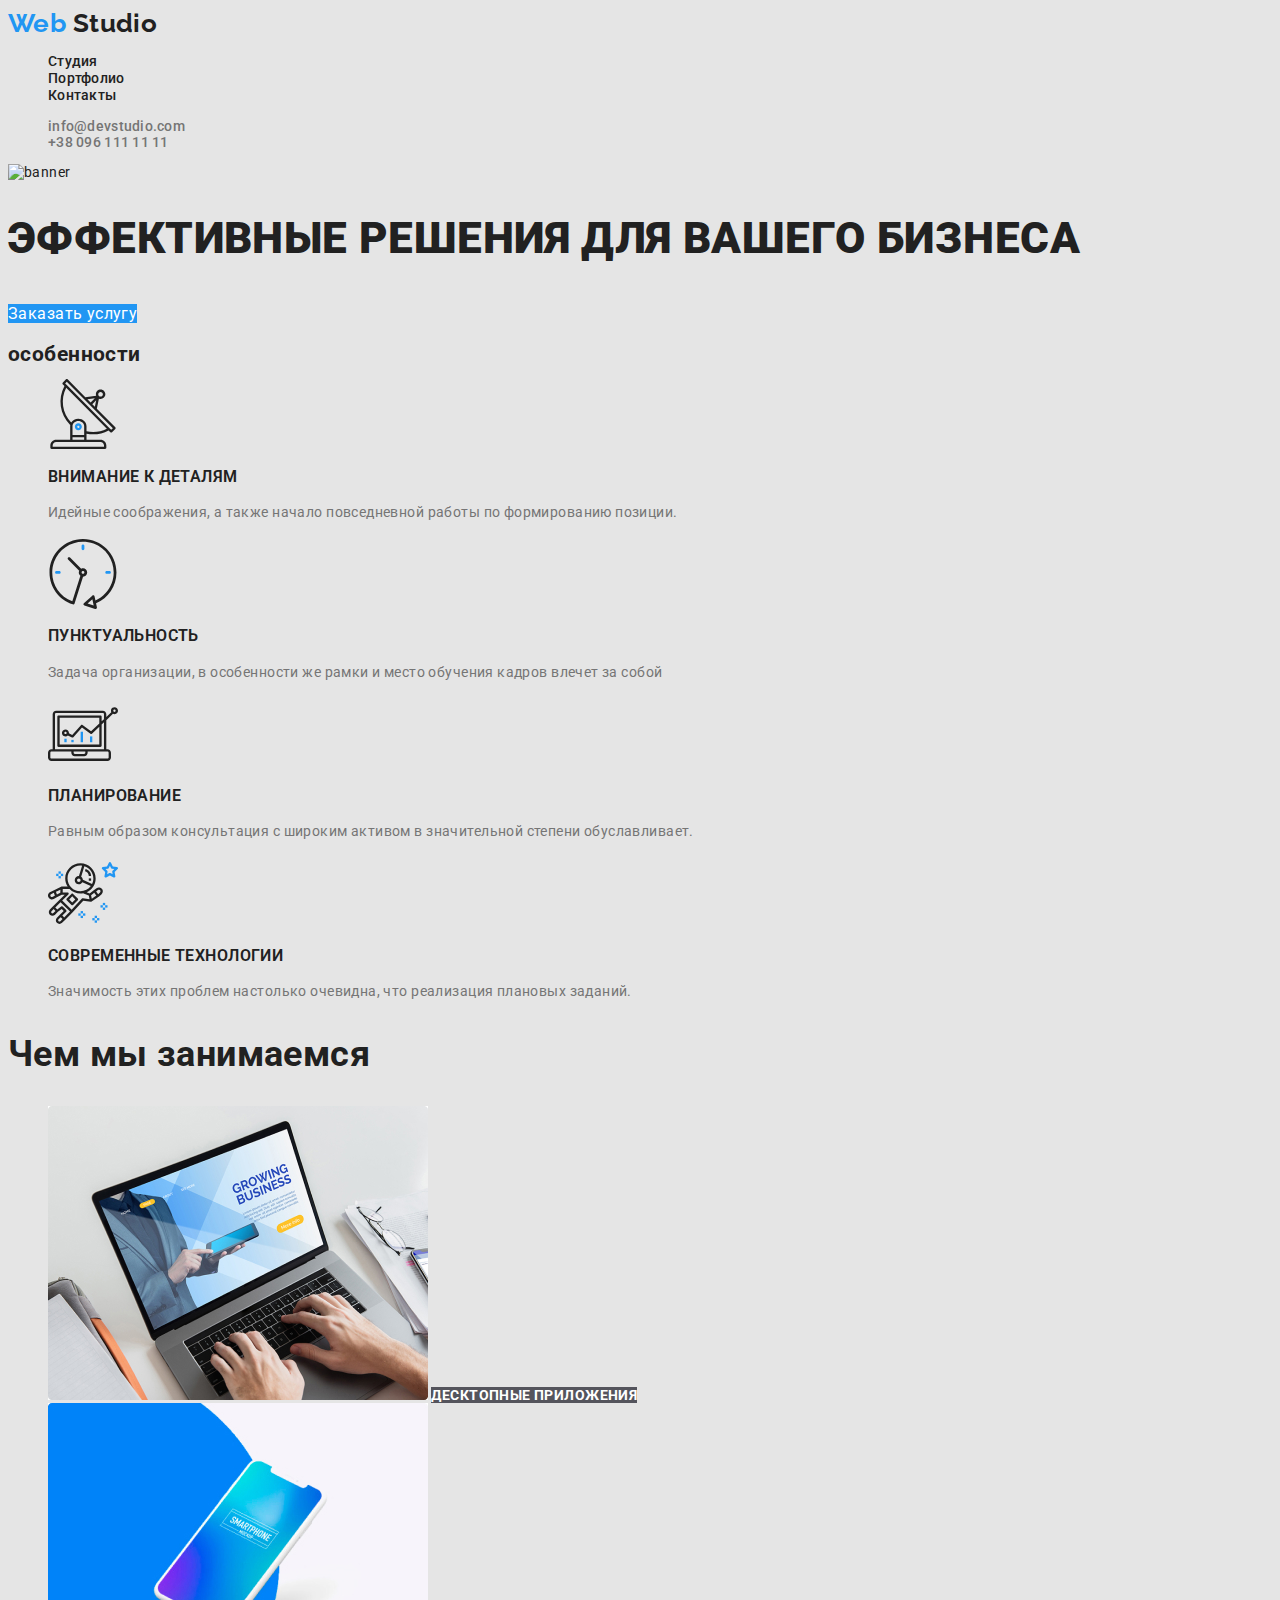
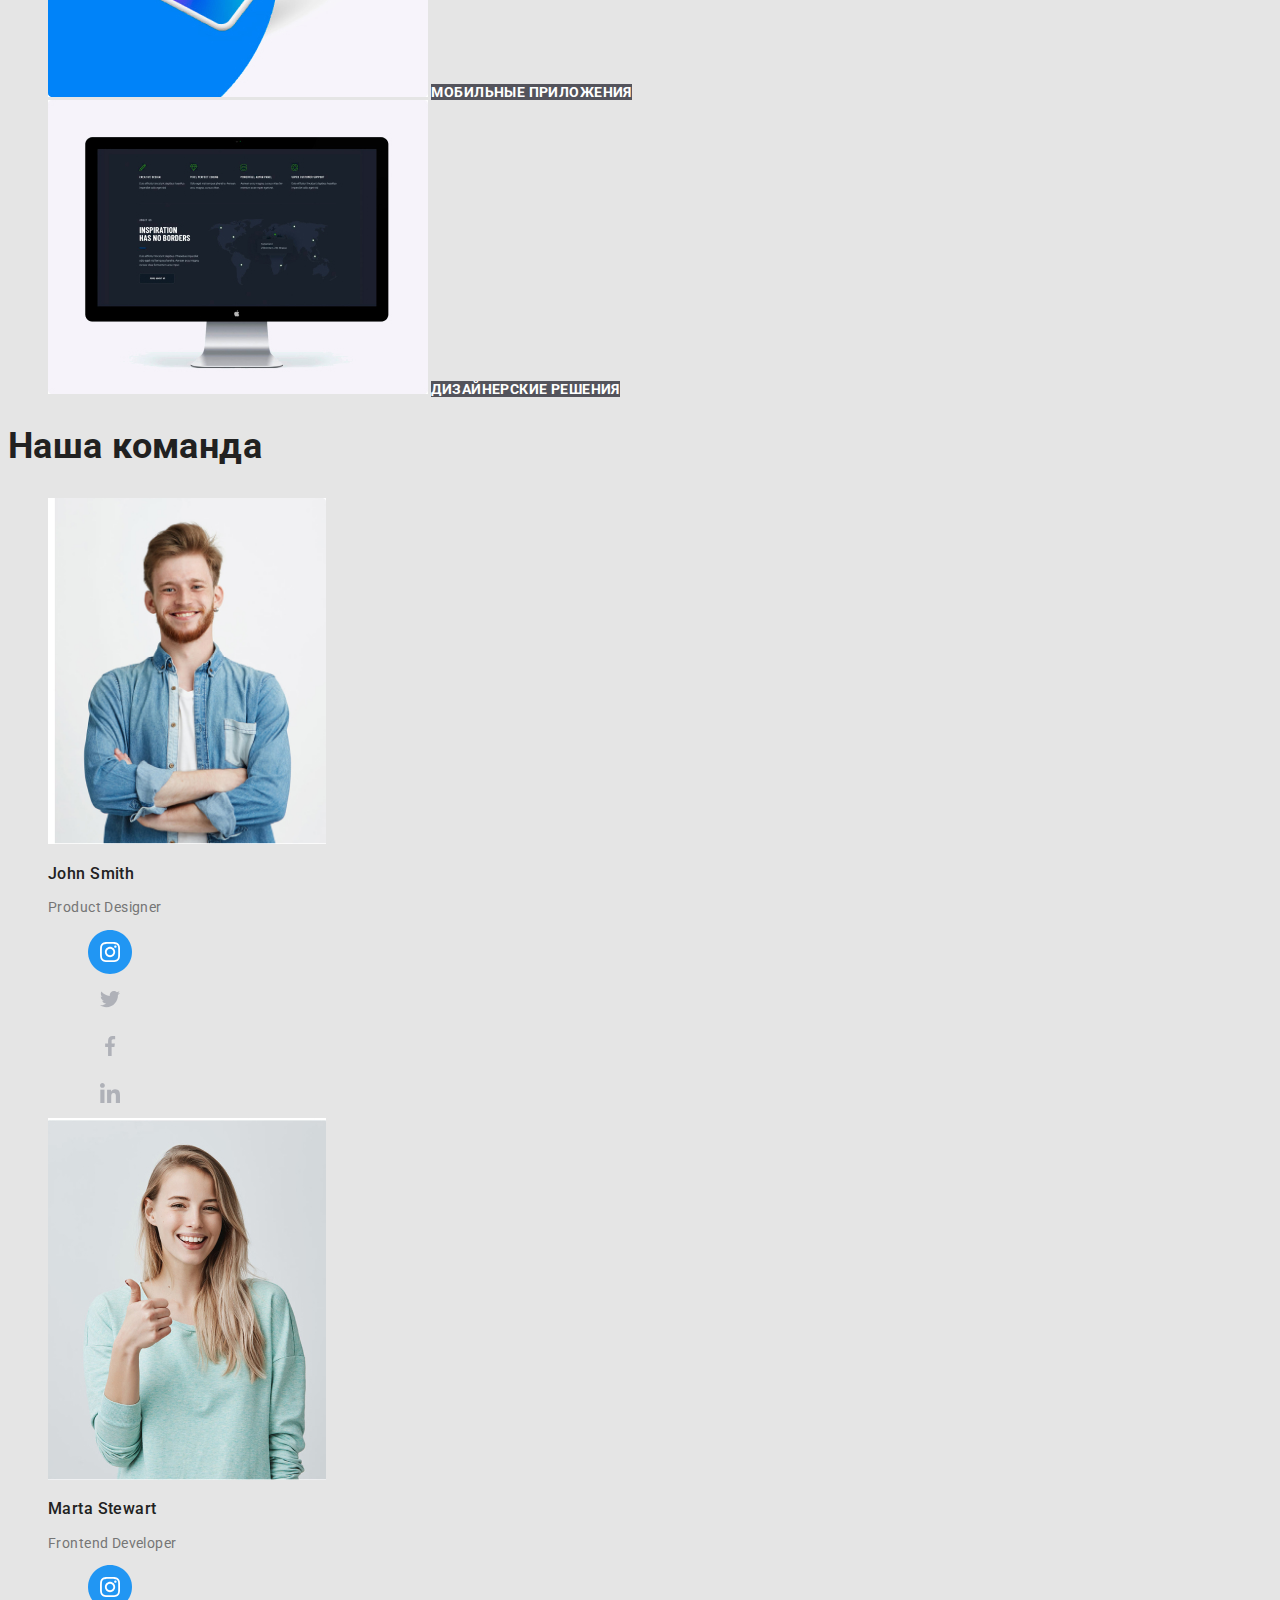
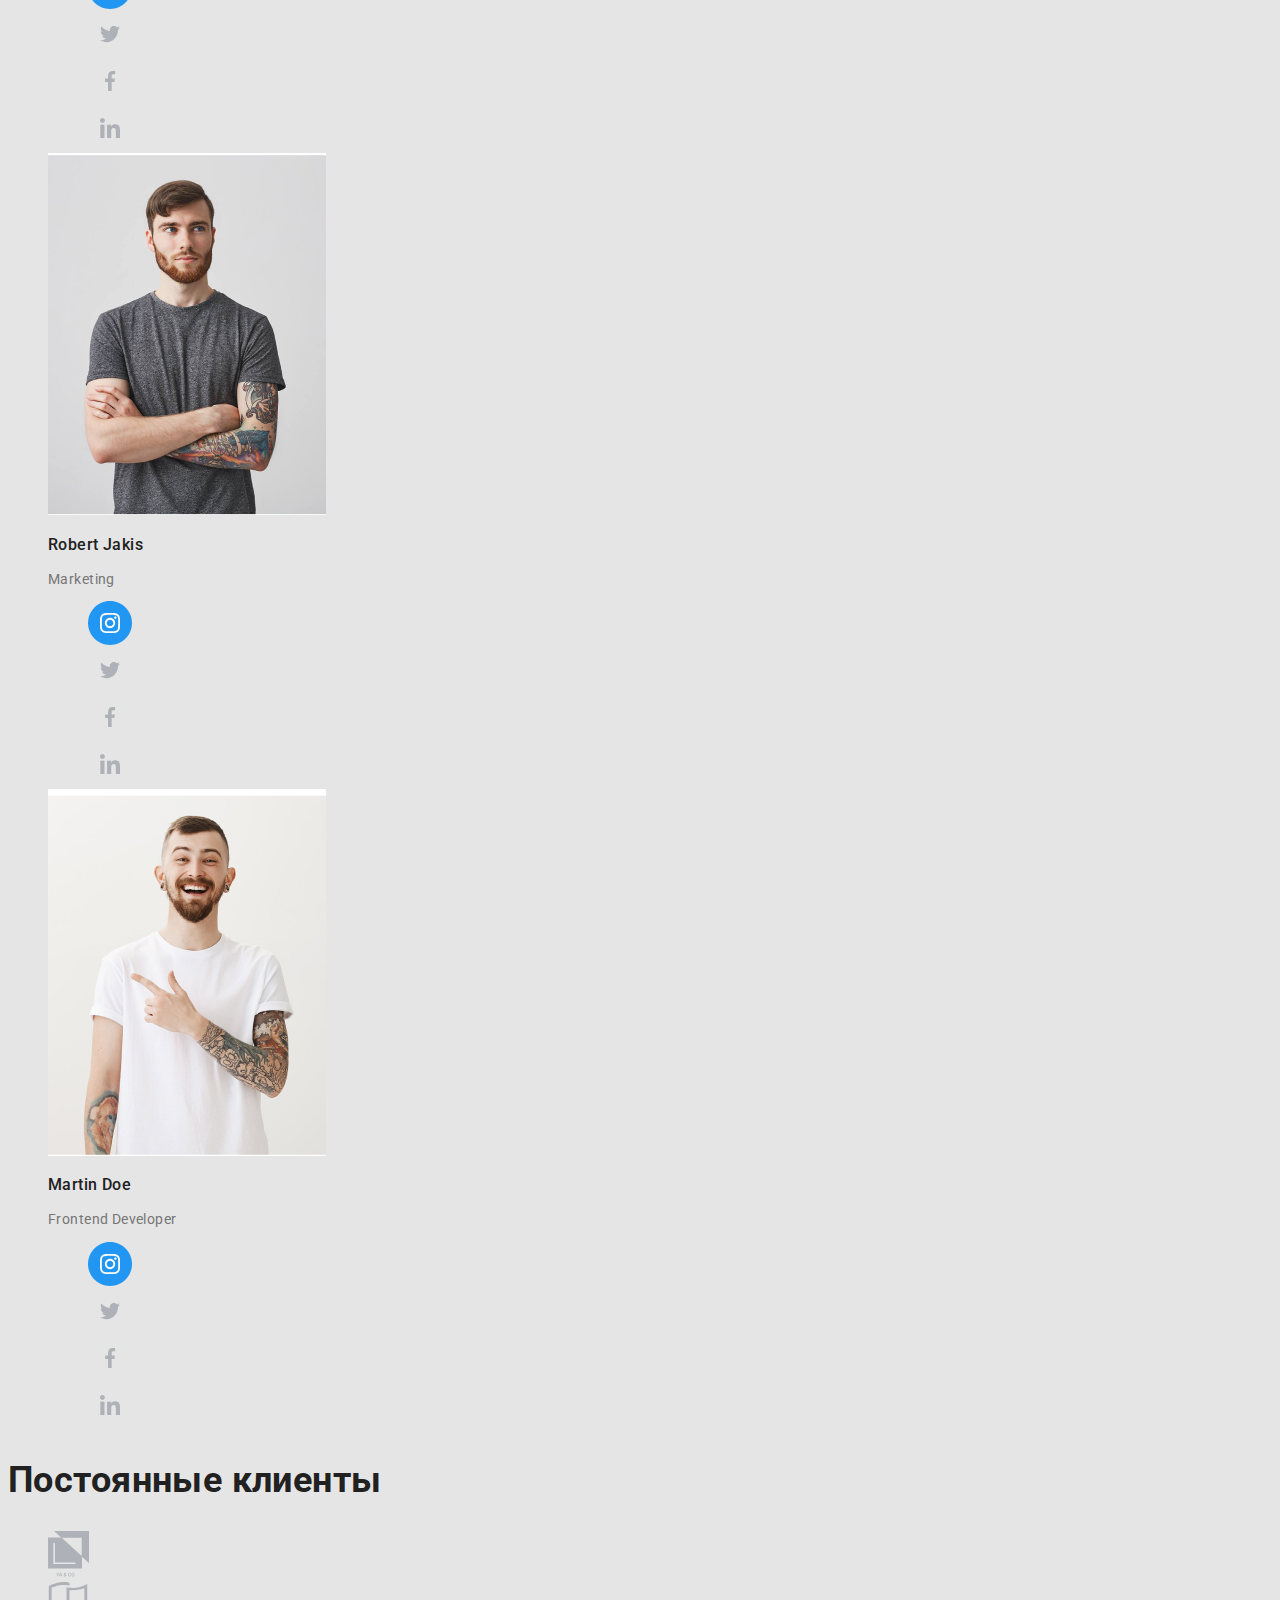
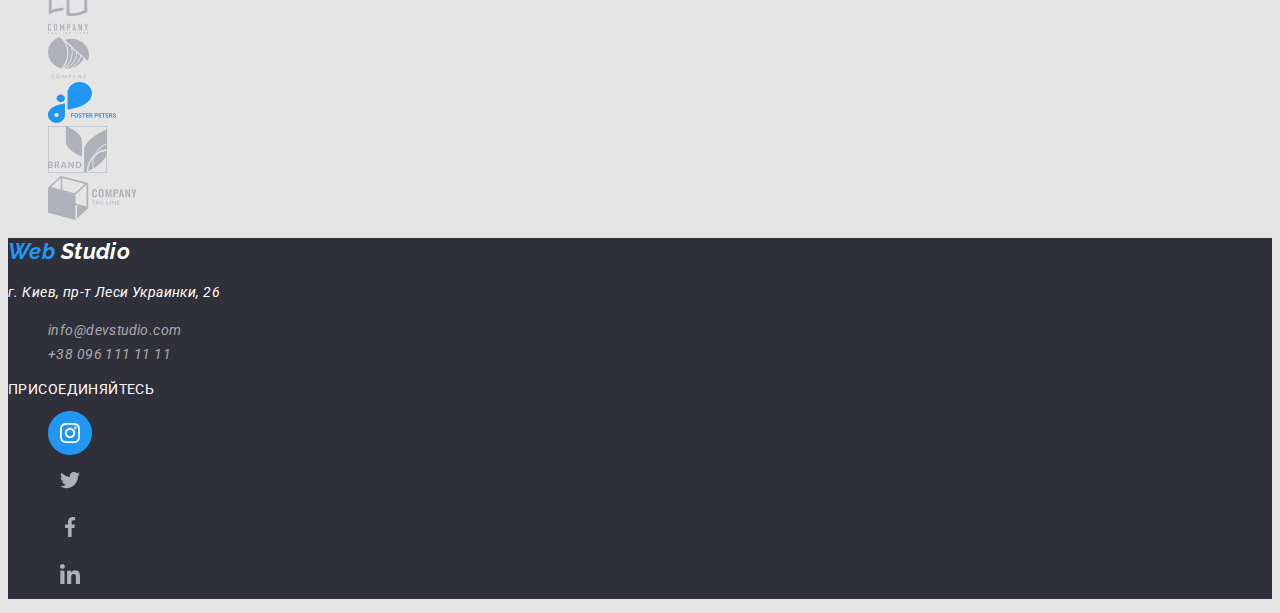
==== index.html @ d151eb48 "add css style" ====
<!DOCTYPE html>
<html lang="ru">
  <head>
    <meta charset="UTF-8" />
    <meta name="viewport" content="width=device-width, initial-scale=1.0" />
    <title>Студия</title>
    <link
      href="https://fonts.googleapis.com/css2?family=Raleway:wght@700&family=Roboto:wght@400;500;700&display=swap"
      rel="stylesheet"
    />
    <link rel="stylesheet" href="./css/styles.css" />
  </head>
  <body>
    <!-- шапка-->
    <header>
      <nav>
        <a href="./index.html" class="logo">
          <span class="logo-blue">Web</span> Studio</a
        >
        <ul class="navigatoin">
          <li><a href="./index.html" class="navigatoin-link">Студия</a></li>
          <li>
            <a href="./portfolio.html" class="navigatoin-link">Портфолио </a>
          </li>
          <li><a href="#" class="navigatoin-link">Контакты</a></li>
        </ul>
      </nav>
      <ul class="contacts">
        <li>
          <a href="mailto:info@devstudio.com" class="contacts-link">
            info@devstudio.com</a
          >
        </li>
        <li>
          <a href="tel:+380961111111" class="contacts-link"
            >+38 096 111 11 11</a
          >
        </li>
      </ul>
    </header>
    <!-- banner-->
    <section class="banner">
      <img src="./index.html" alt="banner" width="1600" />
      <h1 class="banner-text">эффективные решения для вашего бизнеса</h1>
      <a href="#" class="banner-buy">Заказать услугу</a>
    </section>
    <main>
      <!-- особенности  -->
      <section class="properties">
        <h2>особенности</h2>
        <ul>
          <li>
            <img src="./img/antenna1.svg" alt="антена" width="70" />
            <h3 class="properties-link">Внимание к деталям</h3>
            <p class="properties-text">
              Идейные соображения, а также начало повседневной работы по
              формированию позиции.
            </p>
          </li>
          <li>
            <img src="./img/clock.svg" alt="часы" width="70" />
            <h3 class="properties-link">Пунктуальность</h3>
            <p class="properties-text">
              Задача организации, в особенности же рамки и место обучения кадров
              влечет за собой
            </p>
          </li>
          <li>
            <img src="./img/diagram1.svg" alt="Диаграмма" width="70" />
            <h3 class="properties-link">Планирование</h3>
            <p class="properties-text">
              Равным образом консультация с широким активом в значительной
              степени обуславливает.
            </p>
          </li>
          <li>
            <img src="./img/astronaut1.svg" alt="Астронавт" width="70" />
            <h3 class="properties-link">Современные технологии</h3>
            <p class="properties-text">
              Значимость этих проблем настолько очевидна, что реализация
              плановых заданий.
            </p>
          </li>
        </ul>
      </section>
      <!-- Чем мы занимаемся -->
      <section class="worck">
        <h2 class="topic">Чем мы занимаемся</h2>
        <ul>
          <li>
            <img src="./img/box1.jpg" alt=" ноутбук" width="380" />
            <a href="#" class="worck-link">Десктопные приложения</a>
          </li>
          <li>
            <img src="./img/box2.jpg" alt="телефон" width="380" />
            <a href="#" class="worck-link">Мобильные приложения</a>
          </li>
          <li>
            <img src="./img/box3.jpg" alt="монитор" width="380" />
            <a href="#" class="worck-link">Дизайнерские решения</a>
          </li>
        </ul>
      </section>
      <!-- Наша команда -->
      <section class="comand">
        <h2 class="topic">Наша команда</h2>
        <ul>
          <li>
            <img
              src="./img/johnsmith.jpg"
              alt="Фотография Джона Смита"
              width="278"
            />
            <h3 class="comand-name">John Smith</h3>
            <p class="comand-position">Product Designer</p>
            <ul>
              <li>
                <a href="#">
                  <img src="./img/instagram.svg" alt="Инстаграмм"
                /></a>
              </li>
              <li>
                <a href="#"> <img src="./img/twitter.svg" alt="Твиттер" /></a>
              </li>
              <li>
                <a href="#"> <img src="./img/facebook.svg" alt="Фейсбук" /></a>
              </li>
              <li>
                <a href="#"> <img src="./img/linkid.svg" alt="Линкид" /></a>
              </li>
            </ul>
          </li>
          <li>
            <img
              src="./img/marta.jpg"
              alt="Фотография Марты Стюарт"
              width="278"
            />
            <h3 class="comand-name">Marta Stewart</h3>
            <p class="comand-position">Frontend Developer</p>
            <ul>
              <li>
                <a href="#">
                  <img src="./img/instagram.svg" alt="Инстаграмм"
                /></a>
              </li>
              <li>
                <a href="#"> <img src="./img/twitter.svg" alt="Твиттер" /></a>
              </li>
              <li>
                <a href="#"> <img src="./img/facebook.svg" alt="Фейсбук" /></a>
              </li>
              <li>
                <a href="#"> <img src="./img/linkid.svg" alt="linkid" /></a>
              </li>
            </ul>
          </li>
          <li>
            <img
              src="./img/robertjakis.jpg"
              alt="Фотография Роберта Джекиса"
              width="278"
            />
            <h3 class="comand-name">Robert Jakis</h3>
            <p class="comand-position">Marketing</p>
            <ul>
              <li>
                <a href="#">
                  <img src="./img/instagram.svg" alt="Инстаграмм"
                /></a>
              </li>
              <li>
                <a href="#"> <img src="./img/twitter.svg" alt="Твиттер" /></a>
              </li>
              <li>
                <a href="#"> <img src="./img/facebook.svg" alt="Фейсбук" /></a>
              </li>
              <li>
                <a href="#"> <img src="./img/linkid.svg" alt="Линкид" /></a>
              </li>
            </ul>
          </li>
          <li>
            <img
              src="./img/martin.jpg"
              alt="Фотография Мартина Дое"
              width="278"
            />
            <h3 class="comand-name">Martin Doe</h3>
            <p class="comand-position">Frontend Developer</p>
            <ul>
              <li>
                <a href="#">
                  <img src="./img/instagram.svg" alt="Инстаграмм"
                /></a>
              </li>
              <li>
                <a href="#"> <img src="./img/twitter.svg" alt="Твиттер" /></a>
              </li>
              <li>
                <a href="#"> <img src="./img/facebook.svg" alt="Фейсбук" /></a>
              </li>
              <li>
                <a href="#"> <img src="./img/linkid.svg" alt="Линкид" /></a>
              </li>
            </ul>
          </li>
        </ul>
      </section>
      <!-- Постоянные клиенты-->
      <section class="clients">
        <h2 class="topic">Постоянные клиенты</h2>
        <ul>
          <li>
            <a href="#"><img src="./img/logo1.svg" alt="Клиент 1" /></a>
          </li>
          <li>
            <a href="#"><img src="./img/logo2.svg" alt="Клиент 2" /></a>
          </li>
          <li>
            <a href="#"><img src="./img/logo3.svg" alt="Клиент 3" /></a>
          </li>
          <li>
            <a href="#"><img src="./img/logo4.svg" alt="Клиент 4" /></a>
          </li>
          <li>
            <a href="#"><img src="./img/logo5.svg" alt="Клиент 5" /></a>
          </li>
          <li>
            <a href="#"><img src="./img/logo6.svg" alt="Клиент 6" /></a>
          </li>
        </ul>
      </section>
    </main>
    <!-- подвал    -->
    <footer class="fotter">
      <address class="fotter-addres">
        <a href="./index.html" class="fotter-logo">
          <span class="logo-blue">Web</span> Studio</a
        >
        <p>г. Киев, пр-т Леси Украинки, 26</p>
        <ul>
          <li>
            <a href="mailto:info@devstudio.com" class="fotter-contacts">
              info@devstudio.com</a
            >
          </li>
          <li>
            <a href="tel:+380961111111" class="fotter-contacts"
              >+38 096 111 11 11</a
            >
          </li>
        </ul>
      </address>

      <p class="join">присоединяйтесь</p>
      <ul>
        <li>
          <a href="#"> <img src="./img/instagram.svg" alt="Инстаграмм" /></a>
        </li>
        <li>
          <a href="#"> <img src="./img/twitter.svg" alt="Твиттер" /></a>
        </li>
        <li>
          <a href="#"> <img src="./img/facebook.svg" alt="Фейсбук" /></a>
        </li>
        <li>
          <a href="#"> <img src="./img/linkid.svg" alt="Линкид" /></a>
        </li>
      </ul>
    </footer>
  </body>
</html>
---- css/styles.css ----
:root {
  --primary-text-color: #212121;
  --akcent-text-color: #757575;
  --blue-text-color: #2196f3;
}

body {
  background: #e5e5e5;
  font-family: Roboto, sans-serif;
  color: var(--primary-text-color);
  font-style: 400;
  font-size: 14px;
  line-height: 16px;
  letter-spacing: 0.03em;
}
a {
  text-decoration: none;
}
ul {
  list-style-type: none;
}
.header {
  background: #ffffff;
}
.logo {
  font-family: Raleway;
  font-weight: 700;
  font-size: 26px;
  line-height: 1.19;
  color: var(--primary-text-color);
}
.logo-blue {
  color: var(--blue-text-color);
}
.navigatoin-link {
  font-weight: 500;
  font-size: 14px;
  line-height: 1.14;
  letter-spacing: 0.02em;
  color: var(--primary-text-color);
}

.contacts-link {
  font-weight: 500;
  font-size: 14px;
  line-height: 16px;
  letter-spacing: 0.02em;
  color: var(--akcent-text-color);
}
.navigatoin-link:hover,
.navigatoin-link:focus,
.contacts-link:hover,
.contacts-link:focus {
  color: var(--blue-text-color);
}

.banner-text {
  font-weight: 900;
  font-size: 44px;
  line-height: 1.36;
  text-transform: uppercase;
}
.banner-buy {
  font-size: 16px;
  line-height: 1.87;
  background-color: var(--blue-text-color);
  color: #ffffff;
}

.properties-link {
  font-weight: 600;
  text-transform: uppercase;
}
.properties-text {
  line-height: 1.71;
  color: var(--akcent-text-color);
}
.topic {
  font-weight: 700;
  font-size: 36px;
  line-height: 1.16;
}
.worck-link {
  background: rgba(47, 48, 58, 0.8);
  font-weight: 700;
  text-transform: uppercase;
  color: #ffffff;
}
.comand-name {
  font-weight: 500;
  line-height: 1.18;
}
.comand-position {
  line-height: 1.18;
  color: var(--akcent-text-color);
}
.fotter {
  background: #2f303a;
}
.fotter-logo {
  font-family: Raleway;
  font-weight: 700;
  font-size: 22px;
  line-height: 1.19;
  color: #ffffff;
}

.fotter-addres {
  line-height: 1.71;
  color: #ffffff;
}
.fotter-contacts {
  line-height: 1.71;
  color: rgba(255, 255, 255, 0.6);
}
.join {
  text-transform: uppercase;
  color: #ffffff;
}
/* 
.portfolio-botton {
  font-size: 16px;
  line-height: 1.62;
}
.portfolio-botton:header {
  background: #2196f3;
  color: #ffffff;
}
  */

.portfolio-title {
  font-size: 18px;
  line-height: 2;
  letter-spacing: 0.06em;
}
.portfolio-area {
  font-size: 16px;
  line-height: 1.87;
  color: var(--akcent-text-color);
}
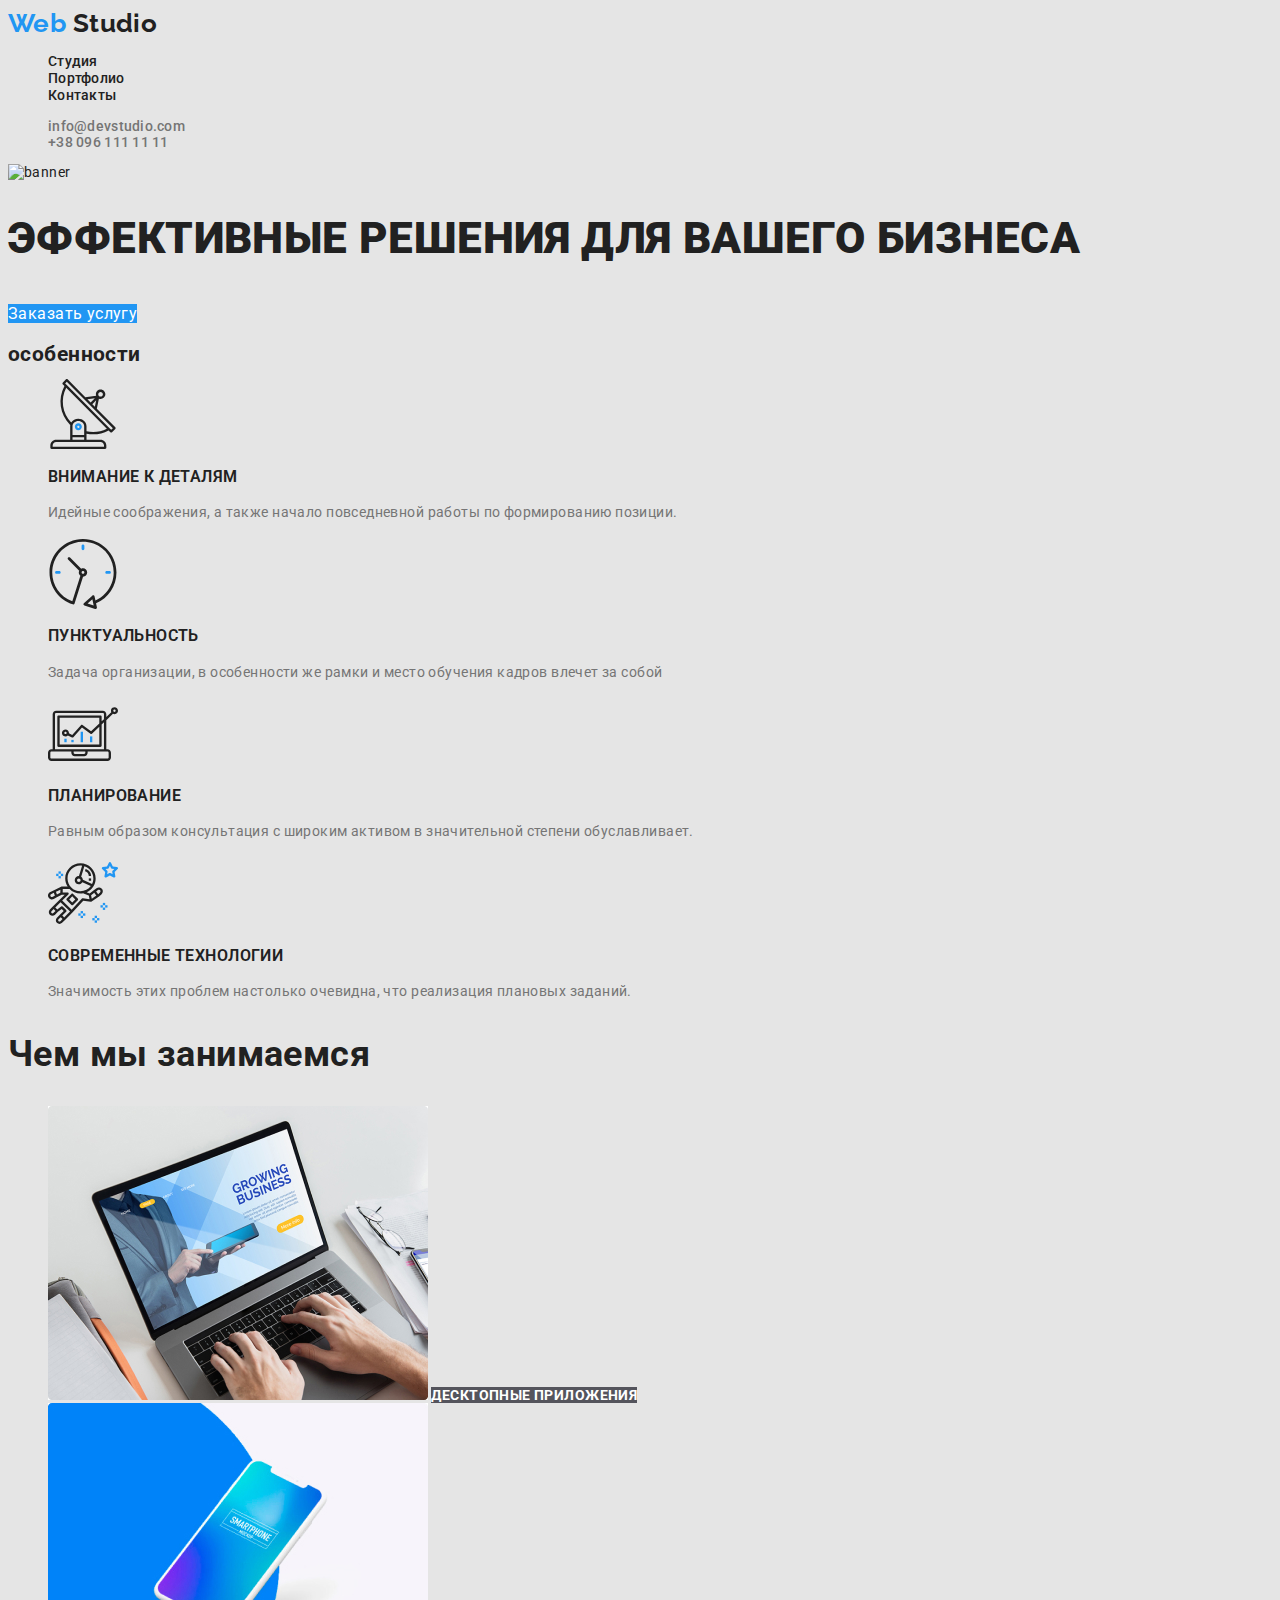
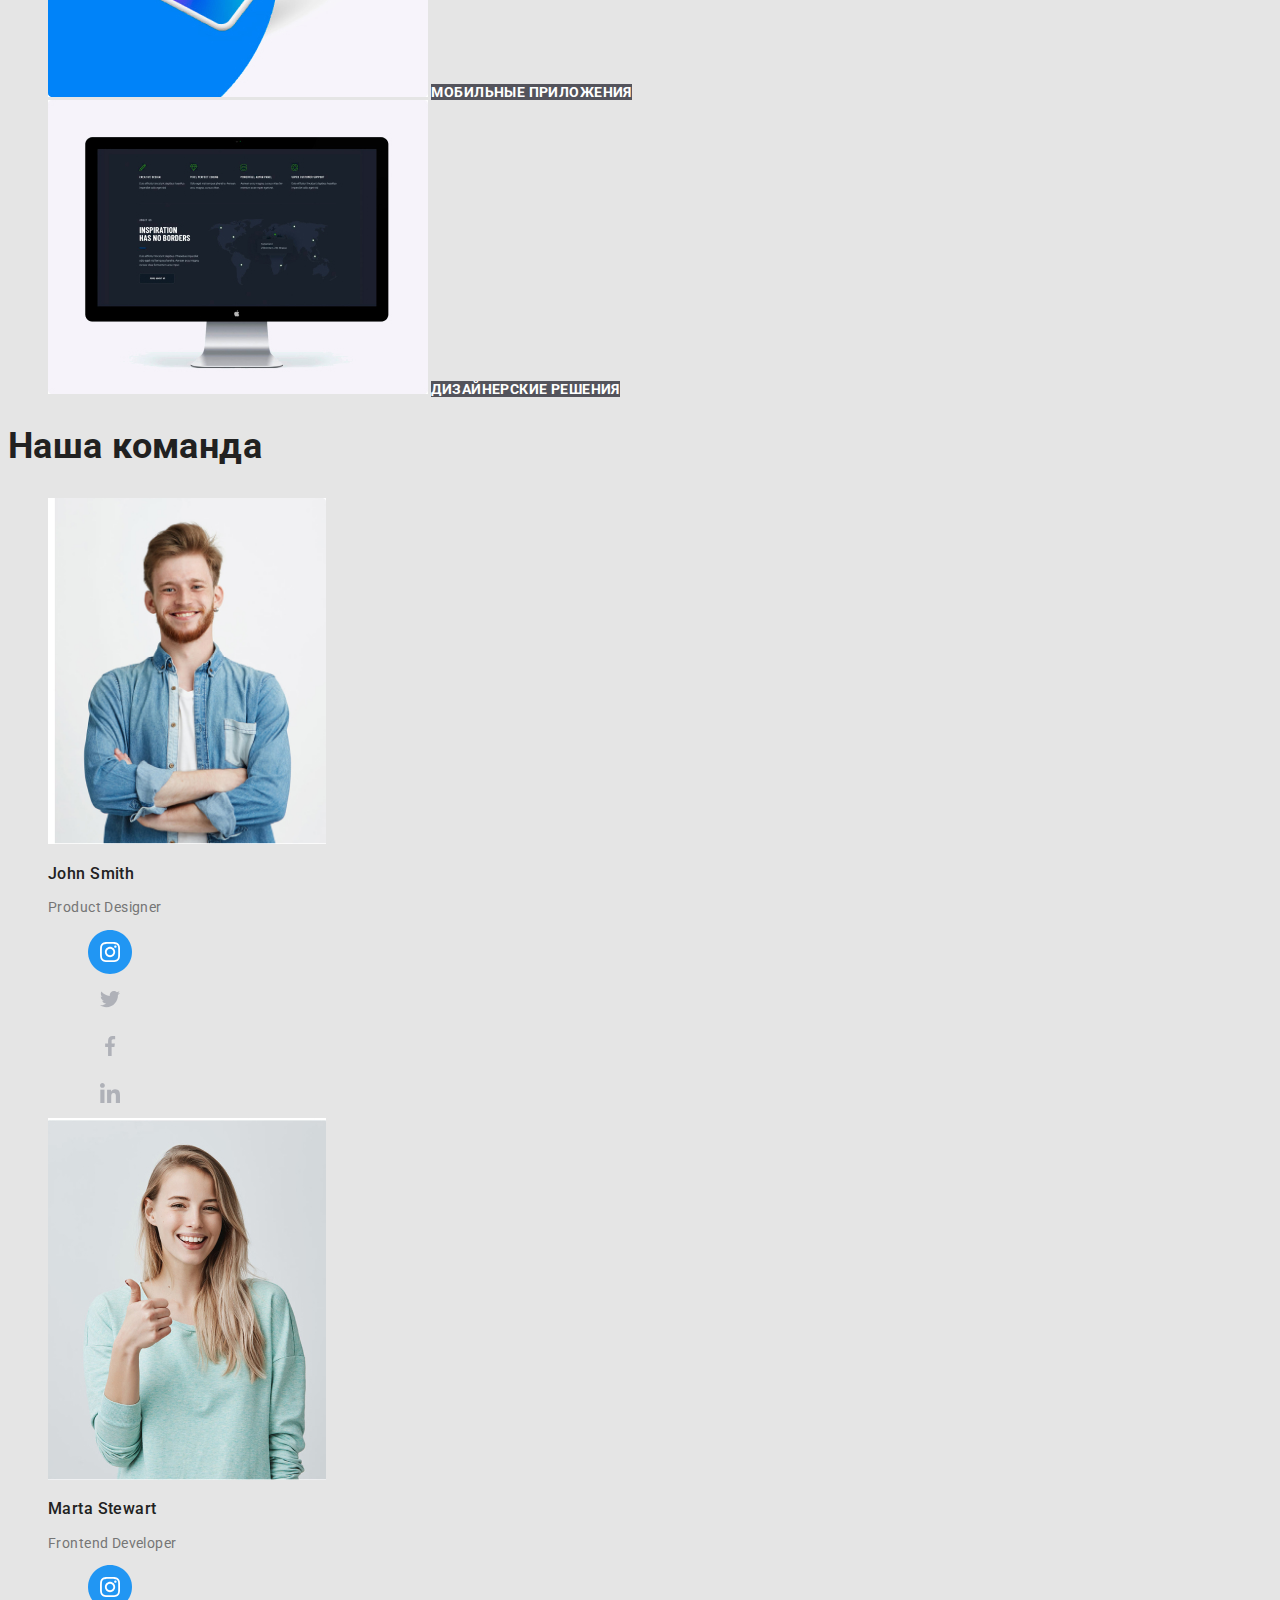
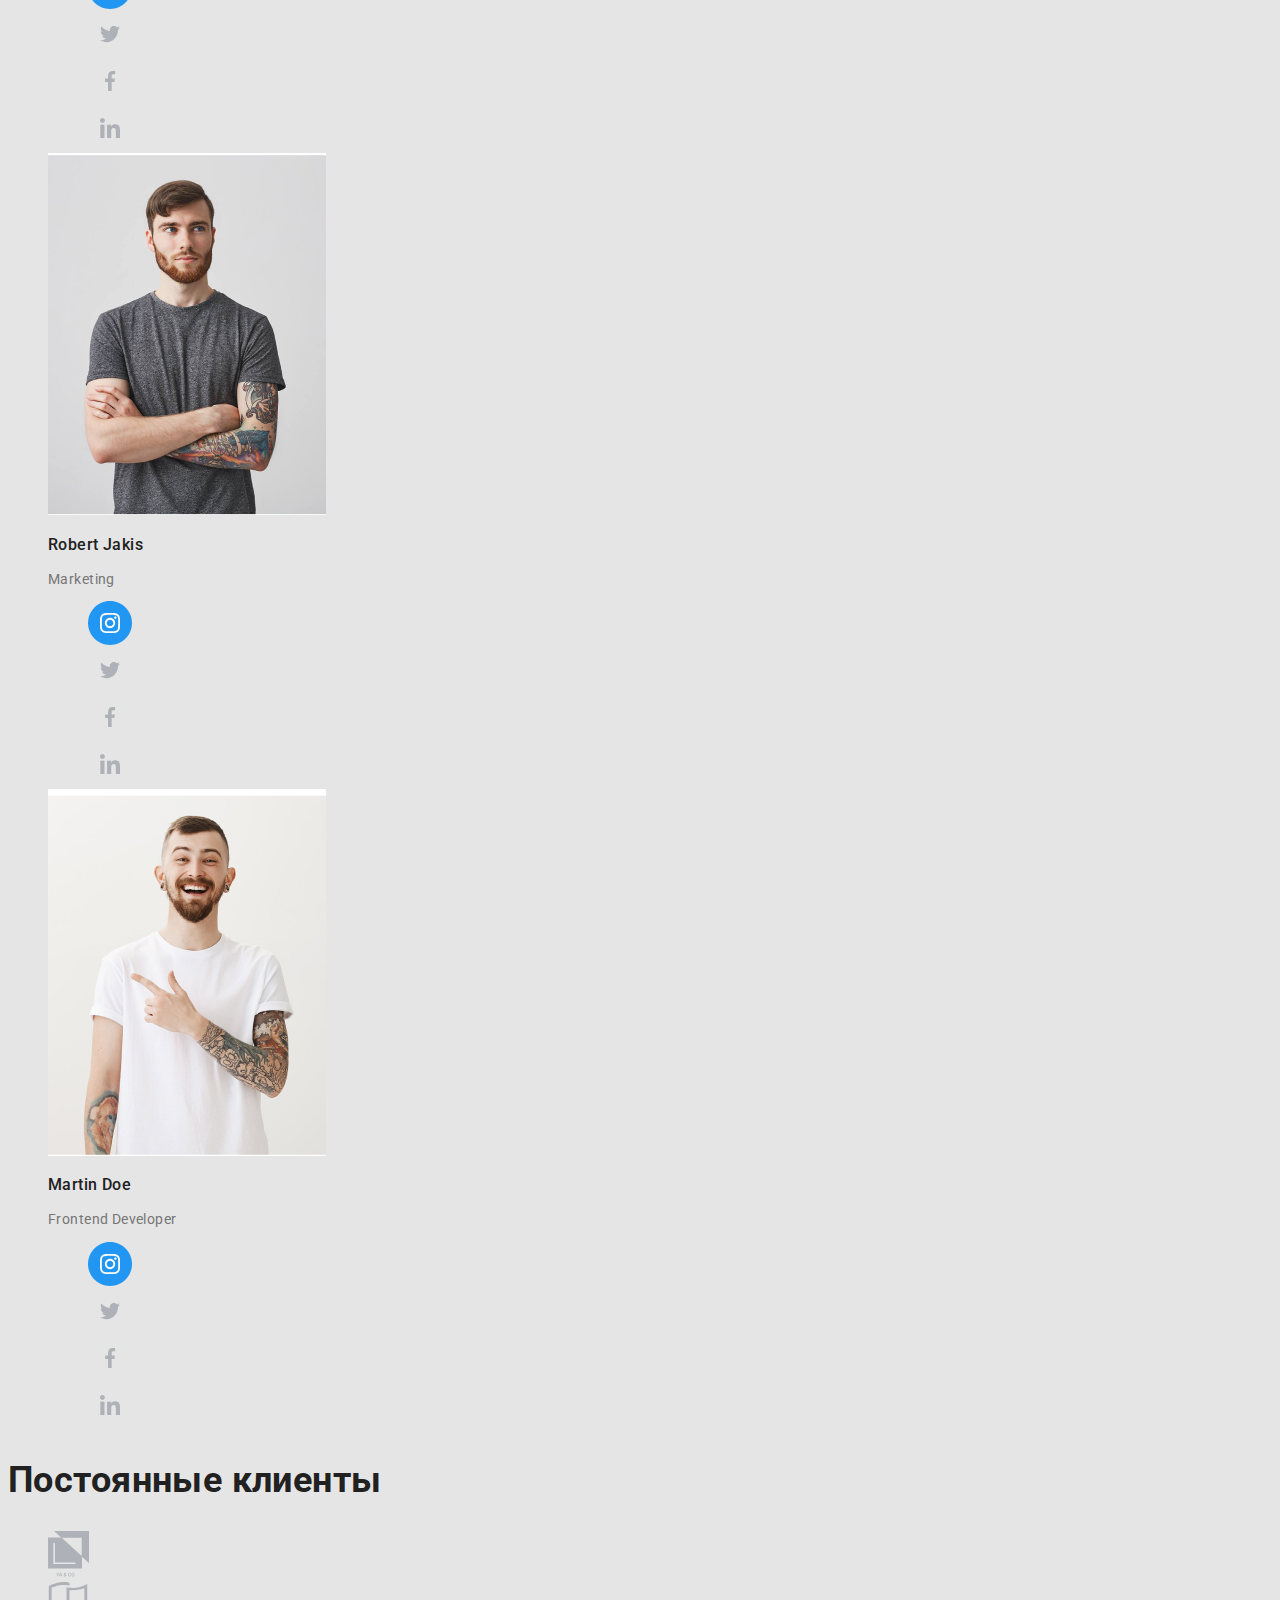
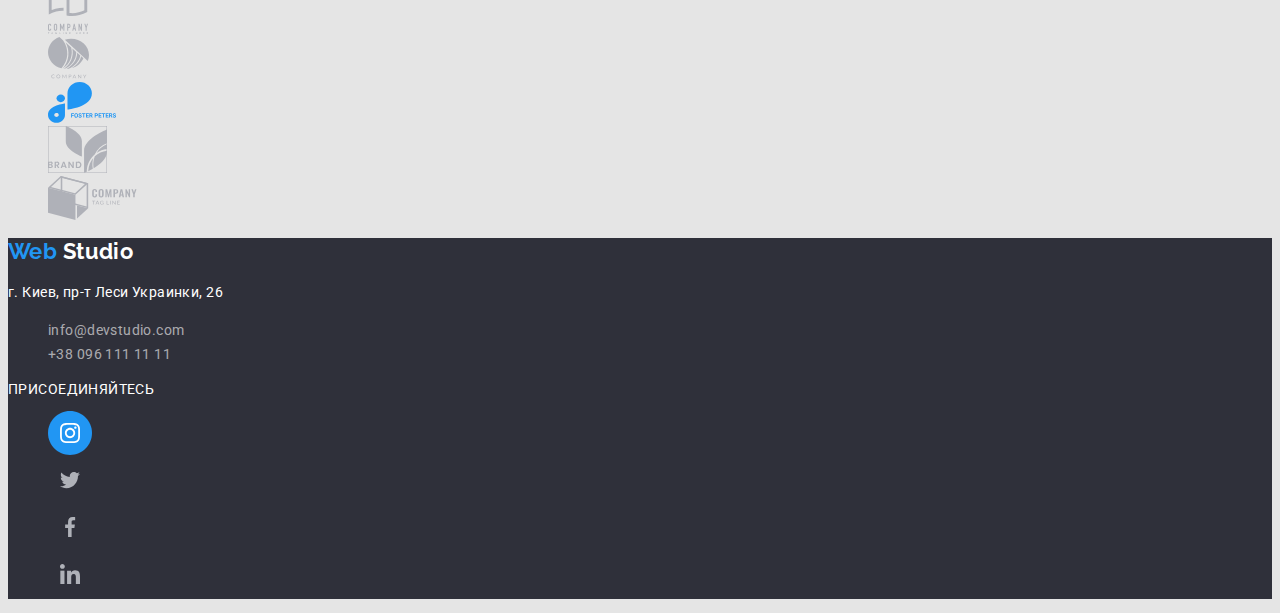
==== commit 6fec6a4a: "coretion hover" ====
--- a/index.html
+++ b/index.html
@@ -116,17 +116,32 @@
             <ul>
               <li>
                 <a href="#">
-                  <img src="./img/instagram.svg" alt="Инстаграмм"
-                /></a>
-              </li>
-              <li>
-                <a href="#"> <img src="./img/twitter.svg" alt="Твиттер" /></a>
-              </li>
-              <li>
-                <a href="#"> <img src="./img/facebook.svg" alt="Фейсбук" /></a>
-              </li>
-              <li>
-                <a href="#"> <img src="./img/linkid.svg" alt="Линкид" /></a>
+                  <img
+                    src="./img/instagram.svg"
+                    alt="Инстаграмм"
+                    class="social-link"
+                /></a>
+              </li>
+              <li>
+                <a href="#">
+                  <img
+                    src="./img/twitter.svg"
+                    alt="Твиттер"
+                    class="social-link"
+                /></a>
+              </li>
+              <li>
+                <a href="#">
+                  <img
+                    src="./img/facebook.svg"
+                    alt="Фейсбук"
+                    class="social-link"
+                /></a>
+              </li>
+              <li>
+                <a href="#">
+                  <img src="./img/linkid.svg" alt="Линкид" class="social-link"
+                /></a>
               </li>
             </ul>
           </li>
@@ -141,17 +156,32 @@
             <ul>
               <li>
                 <a href="#">
-                  <img src="./img/instagram.svg" alt="Инстаграмм"
-                /></a>
-              </li>
-              <li>
-                <a href="#"> <img src="./img/twitter.svg" alt="Твиттер" /></a>
-              </li>
-              <li>
-                <a href="#"> <img src="./img/facebook.svg" alt="Фейсбук" /></a>
-              </li>
-              <li>
-                <a href="#"> <img src="./img/linkid.svg" alt="linkid" /></a>
+                  <img
+                    src="./img/instagram.svg"
+                    alt="Инстаграмм"
+                    class="social-link"
+                /></a>
+              </li>
+              <li>
+                <a href="#">
+                  <img
+                    src="./img/twitter.svg"
+                    alt="Твиттер"
+                    class="social-link"
+                /></a>
+              </li>
+              <li>
+                <a href="#">
+                  <img
+                    src="./img/facebook.svg"
+                    alt="Фейсбук"
+                    class="social-link"
+                /></a>
+              </li>
+              <li>
+                <a href="#">
+                  <img src="./img/linkid.svg" alt="linkid" class="social-link"
+                /></a>
               </li>
             </ul>
           </li>
@@ -166,17 +196,32 @@
             <ul>
               <li>
                 <a href="#">
-                  <img src="./img/instagram.svg" alt="Инстаграмм"
-                /></a>
-              </li>
-              <li>
-                <a href="#"> <img src="./img/twitter.svg" alt="Твиттер" /></a>
-              </li>
-              <li>
-                <a href="#"> <img src="./img/facebook.svg" alt="Фейсбук" /></a>
-              </li>
-              <li>
-                <a href="#"> <img src="./img/linkid.svg" alt="Линкид" /></a>
+                  <img
+                    src="./img/instagram.svg"
+                    alt="Инстаграмм"
+                    class="social-link"
+                /></a>
+              </li>
+              <li>
+                <a href="#">
+                  <img
+                    src="./img/twitter.svg"
+                    alt="Твиттер"
+                    class="social-link"
+                /></a>
+              </li>
+              <li>
+                <a href="#">
+                  <img
+                    src="./img/facebook.svg"
+                    alt="Фейсбук"
+                    class="social-link"
+                /></a>
+              </li>
+              <li>
+                <a href="#">
+                  <img src="./img/linkid.svg" alt="Линкид" class="social-link"
+                /></a>
               </li>
             </ul>
           </li>
@@ -191,17 +236,32 @@
             <ul>
               <li>
                 <a href="#">
-                  <img src="./img/instagram.svg" alt="Инстаграмм"
-                /></a>
-              </li>
-              <li>
-                <a href="#"> <img src="./img/twitter.svg" alt="Твиттер" /></a>
-              </li>
-              <li>
-                <a href="#"> <img src="./img/facebook.svg" alt="Фейсбук" /></a>
-              </li>
-              <li>
-                <a href="#"> <img src="./img/linkid.svg" alt="Линкид" /></a>
+                  <img
+                    src="./img/instagram.svg"
+                    alt="Инстаграмм"
+                    class="social-link"
+                /></a>
+              </li>
+              <li>
+                <a href="#">
+                  <img
+                    src="./img/twitter.svg"
+                    alt="Твиттер"
+                    class="social-link"
+                /></a>
+              </li>
+              <li>
+                <a href="#">
+                  <img
+                    src="./img/facebook.svg"
+                    alt="Фейсбук"
+                    class="social-link"
+                /></a>
+              </li>
+              <li>
+                <a href="#">
+                  <img src="./img/linkid.svg" alt="Линкид" class="social-link"
+                /></a>
               </li>
             </ul>
           </li>
@@ -233,7 +293,7 @@
       </section>
     </main>
     <!-- подвал    -->
-    <footer class="fotter">
+    <footer>
       <address class="fotter-addres">
         <a href="./index.html" class="fotter-logo">
           <span class="logo-blue">Web</span> Studio</a
@@ -256,16 +316,24 @@
       <p class="join">присоединяйтесь</p>
       <ul>
         <li>
-          <a href="#"> <img src="./img/instagram.svg" alt="Инстаграмм" /></a>
-        </li>
-        <li>
-          <a href="#"> <img src="./img/twitter.svg" alt="Твиттер" /></a>
-        </li>
-        <li>
-          <a href="#"> <img src="./img/facebook.svg" alt="Фейсбук" /></a>
-        </li>
-        <li>
-          <a href="#"> <img src="./img/linkid.svg" alt="Линкид" /></a>
+          <a href="#">
+            <img src="./img/instagram.svg" alt="Инстаграмм" class="social-link"
+          /></a>
+        </li>
+        <li>
+          <a href="#">
+            <img src="./img/twitter.svg" alt="Твиттер" class="social-link"
+          /></a>
+        </li>
+        <li>
+          <a href="#">
+            <img src="./img/facebook.svg" alt="Фейсбук" class="social-link"
+          /></a>
+        </li>
+        <li>
+          <a href="#">
+            <img src="./img/linkid.svg" alt="Линкид" class="social-link"
+          /></a>
         </li>
       </ul>
     </footer>
--- a/css/styles.css
+++ b/css/styles.css
@@ -94,7 +94,11 @@
   line-height: 1.18;
   color: var(--akcent-text-color);
 }
-.fotter {
+.social-link:hover,
+.social-link:focus {
+  background: var(--blue-text-color);
+}
+footer {
   background: #2f303a;
 }
 .fotter-logo {
@@ -108,6 +112,7 @@
 .fotter-addres {
   line-height: 1.71;
   color: #ffffff;
+  font-style: normal;
 }
 .fotter-contacts {
   line-height: 1.71;
@@ -117,16 +122,21 @@
   text-transform: uppercase;
   color: #ffffff;
 }
-/* 
-.portfolio-botton {
+
+.portfolio-button {
+  font-family: Roboto;
+  font-weight: 500;
   font-size: 16px;
   line-height: 1.62;
+  letter-spacing: 0.03em;
+
+  color: var(--primary-text-color);
 }
-.portfolio-botton:header {
+.portfolio-button:hover,
+.portfolio-button:focus {
   background: #2196f3;
   color: #ffffff;
 }
-  */
 
 .portfolio-title {
   font-size: 18px;
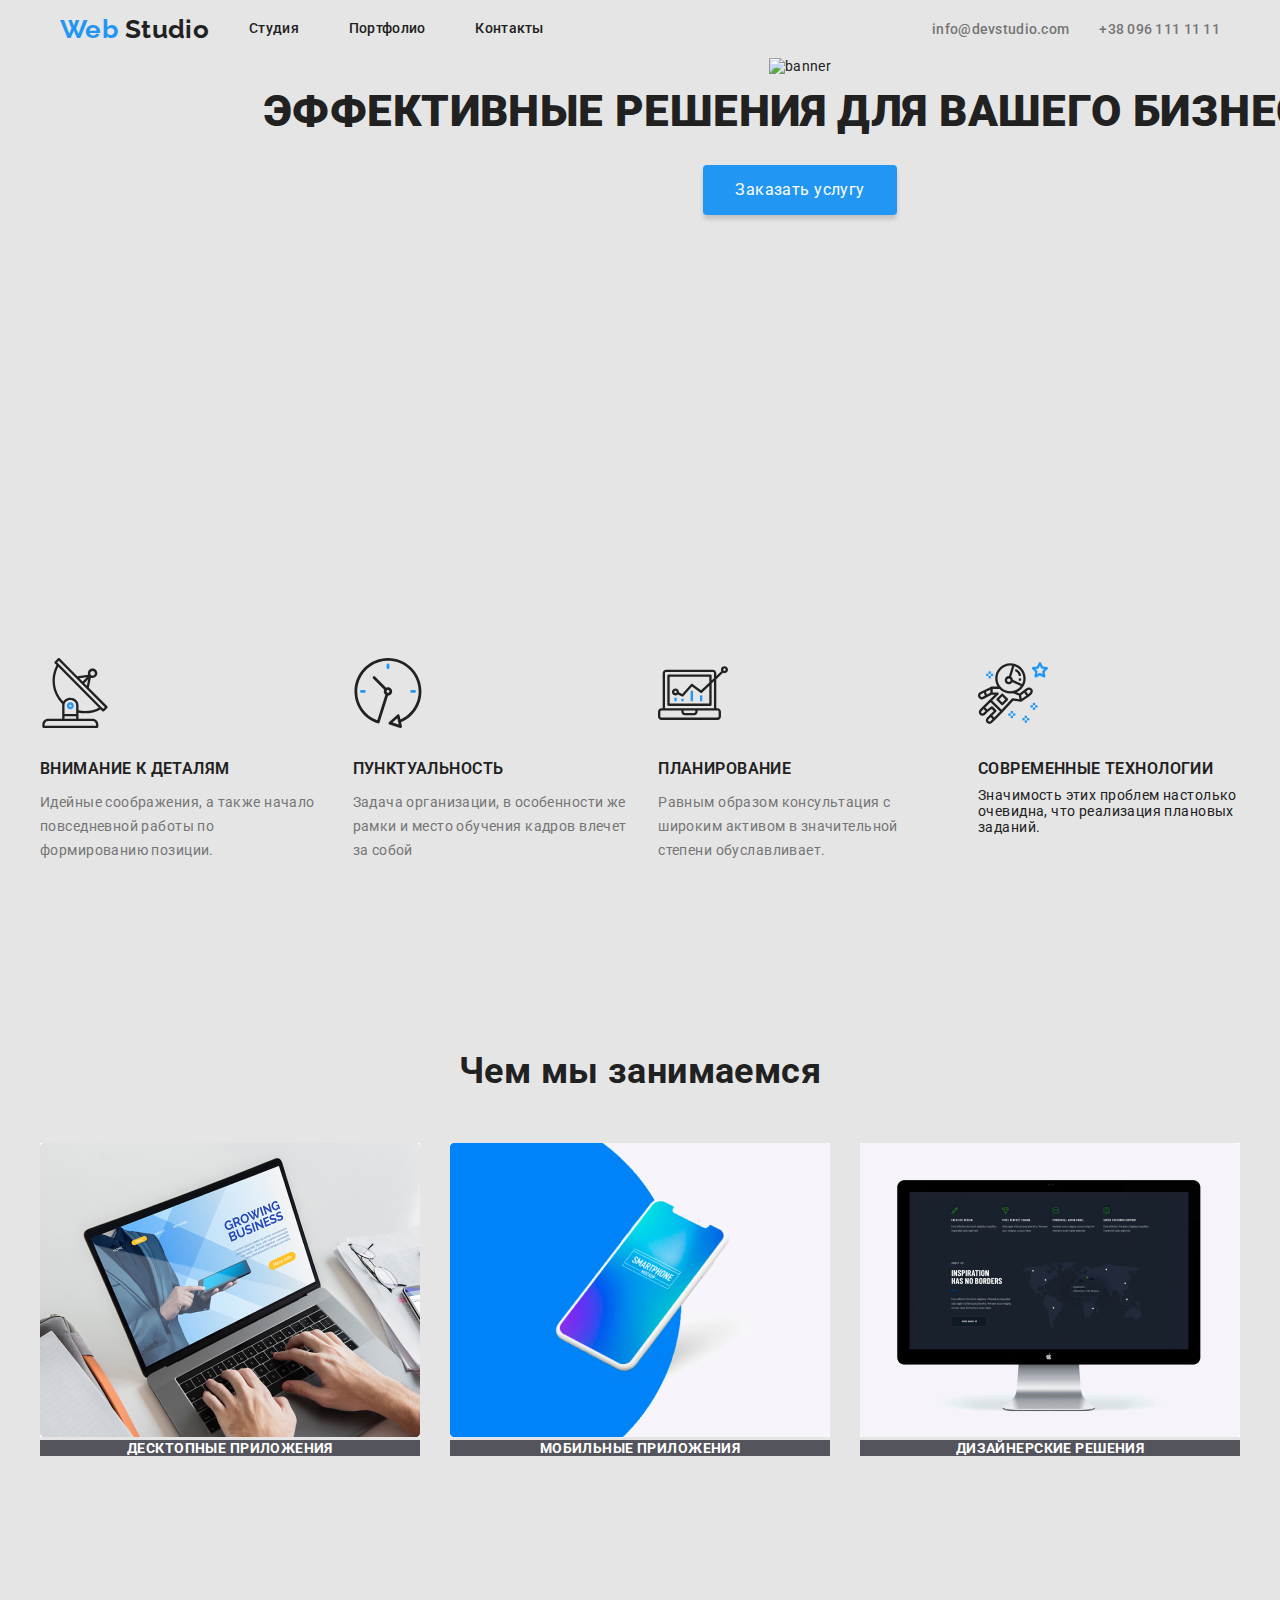
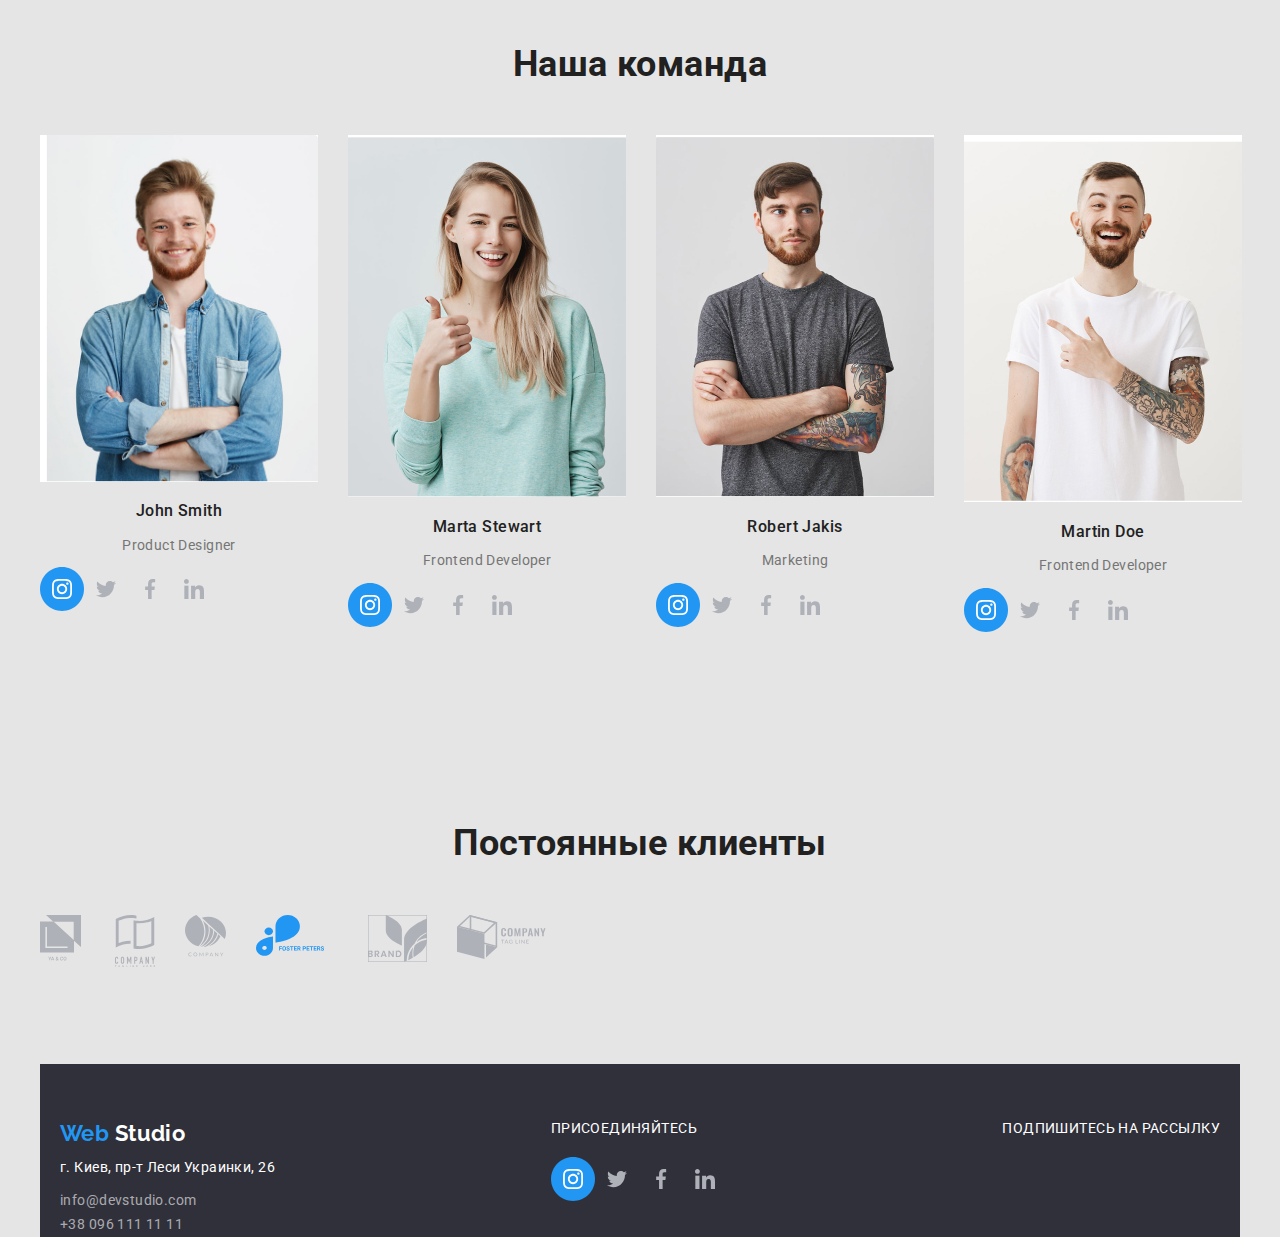
==== commit a52faf98: "hw 03" ====
--- a/index.html
+++ b/index.html
@@ -8,35 +8,43 @@
       href="https://fonts.googleapis.com/css2?family=Raleway:wght@700&family=Roboto:wght@400;500;700&display=swap"
       rel="stylesheet"
     />
+    <link
+      rel="stylesheet"
+      href="https://cdnjs.cloudflare.com/ajax/libs/modern-normalize/0.6.0/modern-normalize.min.css"
+    />
     <link rel="stylesheet" href="./css/styles.css" />
   </head>
   <body>
     <!-- шапка-->
     <header>
-      <nav>
-        <a href="./index.html" class="logo">
-          <span class="logo-blue">Web</span> Studio</a
-        >
-        <ul class="navigatoin">
-          <li><a href="./index.html" class="navigatoin-link">Студия</a></li>
-          <li>
-            <a href="./portfolio.html" class="navigatoin-link">Портфолио </a>
-          </li>
-          <li><a href="#" class="navigatoin-link">Контакты</a></li>
-        </ul>
-      </nav>
-      <ul class="contacts">
-        <li>
-          <a href="mailto:info@devstudio.com" class="contacts-link">
-            info@devstudio.com</a
+      <div class="container mainmenu">
+        <nav class="topmenu" >
+          <a href="./index.html" class="logo">
+            <span class="logo-blue">Web</span> Studio</a
           >
-        </li>
-        <li>
-          <a href="tel:+380961111111" class="contacts-link"
-            >+38 096 111 11 11</a
-          >
-        </li>
-      </ul>
+          <ul class="navigatoin clermargin">
+            <li class="item">
+              <a href="./index.html" class="navigatoin-link">Студия</a>
+            </li>
+            <li class="item">
+              <a href="./portfolio.html" class="navigatoin-link">Портфолио </a>
+            </li class="item">
+            <li><a href="#" class="navigatoin-link">Контакты</a></li>
+          </ul>
+        </nav>
+        <ul class="clermargin connect">
+          <li class="item">
+            <a href="mailto:info@devstudio.com" class="contacts-link">
+              info@devstudio.com</a
+            >
+          </li>
+          <li class="item">
+            <a href="tel:+380961111111" class="contacts-link"
+              >+38 096 111 11 11</a
+            >
+          </li>
+        </ul>
+      </div>
     </header>
     <!-- banner-->
     <section class="banner">
@@ -46,18 +54,18 @@
     </section>
     <main>
       <!-- особенности  -->
-      <section class="properties">
-        <h2>особенности</h2>
-        <ul>
-          <li>
-            <img src="./img/antenna1.svg" alt="антена" width="70" />
+      <section class="properties container downspace">
+        <!-- <h2 class="properties-title">особенности</h2> -->
+        <ul class="clermargin grup-block">
+          <li class="item">
+            <img src="./img/antenna1.svg"  alt="антена" width="70" />
             <h3 class="properties-link">Внимание к деталям</h3>
             <p class="properties-text">
               Идейные соображения, а также начало повседневной работы по
               формированию позиции.
             </p>
           </li>
-          <li>
+          <li class="item">
             <img src="./img/clock.svg" alt="часы" width="70" />
             <h3 class="properties-link">Пунктуальность</h3>
             <p class="properties-text">
@@ -65,7 +73,7 @@
               влечет за собой
             </p>
           </li>
-          <li>
+          <li class="item">
             <img src="./img/diagram1.svg" alt="Диаграмма" width="70" />
             <h3 class="properties-link">Планирование</h3>
             <p class="properties-text">
@@ -73,10 +81,10 @@
               степени обуславливает.
             </p>
           </li>
-          <li>
+          <li class="item">
             <img src="./img/astronaut1.svg" alt="Астронавт" width="70" />
             <h3 class="properties-link">Современные технологии</h3>
-            <p class="properties-text">
+            <p class="clermargin">
               Значимость этих проблем настолько очевидна, что реализация
               плановых заданий.
             </p>
@@ -84,36 +92,36 @@
         </ul>
       </section>
       <!-- Чем мы занимаемся -->
-      <section class="worck">
+      <section class="worck container downspace">
         <h2 class="topic">Чем мы занимаемся</h2>
-        <ul>
-          <li>
+        <ul class="clermargin grup-block">
+          <li class="item">
             <img src="./img/box1.jpg" alt=" ноутбук" width="380" />
-            <a href="#" class="worck-link">Десктопные приложения</a>
-          </li>
-          <li>
+            <a href="#" class="worck-link ">Десктопные приложения</a>
+          </li>
+          <li class="item">
             <img src="./img/box2.jpg" alt="телефон" width="380" />
-            <a href="#" class="worck-link">Мобильные приложения</a>
-          </li>
-          <li>
+            <a href="#" class="worck-link ">Мобильные приложения</a>
+          </li>
+          <li class="item">
             <img src="./img/box3.jpg" alt="монитор" width="380" />
-            <a href="#" class="worck-link">Дизайнерские решения</a>
+            <a href="#" class="worck-link ">Дизайнерские решения</a>
           </li>
         </ul>
       </section>
       <!-- Наша команда -->
-      <section class="comand">
+      <section class="comand container downspace">
         <h2 class="topic">Наша команда</h2>
-        <ul>
-          <li>
+        <ul class="clermargin grup-block">
+          <li class="item">
             <img
               src="./img/johnsmith.jpg"
               alt="Фотография Джона Смита"
               width="278"
             />
-            <h3 class="comand-name">John Smith</h3>
-            <p class="comand-position">Product Designer</p>
-            <ul>
+            <h3 class="comand-name autocenter">John Smith</h3>
+            <p class="comand-position autocenter">Product Designer</p>
+            <ul class="command-link">
               <li>
                 <a href="#">
                   <img
@@ -145,15 +153,15 @@
               </li>
             </ul>
           </li>
-          <li>
+          <li class="item">
             <img
               src="./img/marta.jpg"
               alt="Фотография Марты Стюарт"
               width="278"
             />
-            <h3 class="comand-name">Marta Stewart</h3>
-            <p class="comand-position">Frontend Developer</p>
-            <ul>
+            <h3 class="comand-name autocenter">Marta Stewart</h3>
+            <p class="comand-position autocenter">Frontend Developer</p>
+            <ul class="command-link">
               <li>
                 <a href="#">
                   <img
@@ -185,15 +193,15 @@
               </li>
             </ul>
           </li>
-          <li>
+          <li class="item">
             <img
               src="./img/robertjakis.jpg"
               alt="Фотография Роберта Джекиса"
               width="278"
             />
-            <h3 class="comand-name">Robert Jakis</h3>
-            <p class="comand-position">Marketing</p>
-            <ul>
+            <h3 class="comand-name autocenter">Robert Jakis</h3>
+            <p class="comand-position autocenter">Marketing</p>
+            <ul class="command-link">
               <li>
                 <a href="#">
                   <img
@@ -225,15 +233,15 @@
               </li>
             </ul>
           </li>
-          <li>
+          <li class="item">
             <img
               src="./img/martin.jpg"
               alt="Фотография Мартина Дое"
               width="278"
             />
-            <h3 class="comand-name">Martin Doe</h3>
-            <p class="comand-position">Frontend Developer</p>
-            <ul>
+            <h3 class="comand-name autocenter">Martin Doe</h3>
+            <p class="comand-position autocenter">Frontend Developer</p>
+            <ul class="command-link">
               <li>
                 <a href="#">
                   <img
@@ -268,38 +276,39 @@
         </ul>
       </section>
       <!-- Постоянные клиенты-->
-      <section class="clients">
+      <section class="clients container downspace">
         <h2 class="topic">Постоянные клиенты</h2>
-        <ul>
-          <li>
+        <ul class="clermargin grup-block">
+          <li class="item">
             <a href="#"><img src="./img/logo1.svg" alt="Клиент 1" /></a>
           </li>
-          <li>
+          <li class="item">
             <a href="#"><img src="./img/logo2.svg" alt="Клиент 2" /></a>
           </li>
-          <li>
+          <li class="item">
             <a href="#"><img src="./img/logo3.svg" alt="Клиент 3" /></a>
           </li>
-          <li>
+          <li class="item">
             <a href="#"><img src="./img/logo4.svg" alt="Клиент 4" /></a>
           </li>
-          <li>
+          <li class="item">
             <a href="#"><img src="./img/logo5.svg" alt="Клиент 5" /></a>
           </li>
-          <li>
+          <li class="item">
             <a href="#"><img src="./img/logo6.svg" alt="Клиент 6" /></a>
           </li>
         </ul>
       </section>
     </main>
     <!-- подвал    -->
-    <footer>
-      <address class="fotter-addres">
+    <footer class="container">
+      <div class="fotter-main">
+        <address class="fotter-addres">
         <a href="./index.html" class="fotter-logo">
           <span class="logo-blue">Web</span> Studio</a
         >
-        <p>г. Киев, пр-т Леси Украинки, 26</p>
-        <ul>
+        <p class="street">г. Киев, пр-т Леси Украинки, 26</p>
+        <ul class="footer-mail">
           <li>
             <a href="mailto:info@devstudio.com" class="fotter-contacts">
               info@devstudio.com</a
@@ -313,8 +322,9 @@
         </ul>
       </address>
 
-      <p class="join">присоединяйтесь</p>
-      <ul>
+     <div class="footer-join">
+        <p class="join">присоединяйтесь</p>
+      <ul class="command-link footer-social">
         <li>
           <a href="#">
             <img src="./img/instagram.svg" alt="Инстаграмм" class="social-link"
@@ -336,6 +346,9 @@
           /></a>
         </li>
       </ul>
+     </div>
+     <p class="join">Подпишитесь на рассылку</p>
+      </div>
     </footer>
   </body>
 </html>
--- a/css/styles.css
+++ b/css/styles.css
@@ -13,14 +13,32 @@
   line-height: 16px;
   letter-spacing: 0.03em;
 }
+
 a {
   text-decoration: none;
 }
 ul {
   list-style-type: none;
 }
+.container {
+  margin-left: auto;
+  margin-right: auto;
+  width: 1200px;
+  padding-left: 20px;
+  padding-right: 20px;
+}
 .header {
   background: #ffffff;
+}
+.mainmenu {
+  display: flex;
+  align-items: center;
+  justify-content: space-between;
+}
+.topmenu {
+  display: flex;
+  align-items: center;
+  justify-content: flex-start;
 }
 .logo {
   font-family: Raleway;
@@ -32,14 +50,34 @@
 .logo-blue {
   color: var(--blue-text-color);
 }
+.navigatoin {
+  display: flex;
+}
+.navigatoin .item:not(:last-child) {
+  margin-right: 50px;
+}
 .navigatoin-link {
   font-weight: 500;
   font-size: 14px;
   line-height: 1.14;
   letter-spacing: 0.02em;
   color: var(--primary-text-color);
-}
-
+
+  display: block;
+  padding-top: 21px;
+  padding-bottom: 21px;
+}
+
+h2 {
+  margin-top: 0px;
+  margin-bottom: 0px;
+}
+.connect {
+  display: flex;
+}
+.connect .item + .item {
+  margin-left: 30px;
+}
 .contacts-link {
   font-weight: 500;
   font-size: 14px;
@@ -54,37 +92,92 @@
   color: var(--blue-text-color);
 }
 
+.banner {
+  margin-top: 0px;
+  margin-bottom: 0px;
+  margin-left: auto;
+  margin-right: auto;
+  width: 1600px;
+  height: 600px;
+  text-align: center;
+}
+
 .banner-text {
   font-weight: 900;
   font-size: 44px;
-  line-height: 1.36;
   text-transform: uppercase;
+  margin-bottom: 46px;
 }
 .banner-buy {
+  display: inline-block;
+  padding: 10px 32px;
+
+  margin-left: auto;
+  margin-right: auto;
   font-size: 16px;
   line-height: 1.87;
   background-color: var(--blue-text-color);
   color: #ffffff;
-}
-
+
+  box-shadow: 0px 4px 4px rgba(0, 0, 0, 0.15);
+  border-radius: 4px;
+}
+
+.clermargin {
+  margin-top: 0px;
+  margin-bottom: 0px;
+}
+.downspace {
+  margin-top: 94;
+  margin-bottom: 94px;
+  padding-left: 0px;
+  padding-right: 0px;
+}
+.autocenter {
+  text-align: center;
+}
+.grup-block {
+  display: flex;
+  align-content: center;
+  padding-left: 0px;
+  padding-left: auto;
+  padding-right: auto;
+}
+.grup-block .item + .item {
+  margin-left: 30px;
+}
 .properties-link {
   font-weight: 600;
   text-transform: uppercase;
+  margin-top: 30px;
+  margin-bottom: 10px;
 }
 .properties-text {
   line-height: 1.71;
   color: var(--akcent-text-color);
+  margin-bottom: 0px;
 }
 .topic {
   font-weight: 700;
   font-size: 36px;
   line-height: 1.16;
-}
+  margin-bottom: 50px;
+  text-align: center;
+  padding-top: 94px;
+}
+
 .worck-link {
   background: rgba(47, 48, 58, 0.8);
   font-weight: 700;
   text-transform: uppercase;
   color: #ffffff;
+
+  display: block;
+  text-align: center;
+}
+.command-link {
+  display: flex;
+  padding: 0px;
 }
 .comand-name {
   font-weight: 500;
@@ -100,6 +193,11 @@
 }
 footer {
   background: #2f303a;
+}
+.fotter-main {
+  display: flex;
+  padding-top: 56px;
+  justify-content: space-between;
 }
 .fotter-logo {
   font-family: Raleway;
@@ -110,19 +208,43 @@
 }
 
 .fotter-addres {
+  display: flex;
+  flex-direction: column;
   line-height: 1.71;
   color: #ffffff;
   font-style: normal;
+}
+.street {
+  margin-top: 10px;
+  margin-bottom: 9px;
 }
 .fotter-contacts {
   line-height: 1.71;
   color: rgba(255, 255, 255, 0.6);
 }
+.footer-mail {
+  padding: 0px;
+  margin: 0px;
+}
+.footer-join {
+  display: flex;
+  flex-direction: column;
+}
 .join {
   text-transform: uppercase;
   color: #ffffff;
-}
-
+  margin-top: 0px;
+  margin-bottom: 21px;
+}
+.footer-social {
+  margin-top: 0px;
+  margin-bottom: 0px;
+}
+
+.portfolio {
+  display: block;
+  text-align: center;
+}
 .portfolio-button {
   font-family: Roboto;
   font-weight: 500;
@@ -130,21 +252,51 @@
   line-height: 1.62;
   letter-spacing: 0.03em;
 
+  padding: 6px 22px;
+  text-align: center;
+
+  border-radius: 4px;
+  margin-top: 93px;
+  margin-bottom: 50px;
+
   color: var(--primary-text-color);
+}
+
+.portfolio-button:not(:last-child) {
+  margin-right: 8px;
 }
 .portfolio-button:hover,
 .portfolio-button:focus {
   background: #2196f3;
   color: #ffffff;
 }
-
+.flex-link {
+  display: flex;
+  flex-wrap: wrap;
+}
+.flex-item {
+  width: 380px;
+  margin-right: 30px;
+  margin-bottom: 30px;
+  text-align: center;
+}
+
+.flex-item:nth-child(3n) {
+  margin-right: 0;
+}
+.flex-item:nth-last-child(-n + 3) {
+  margin-bottom: 0;
+}
 .portfolio-title {
   font-size: 18px;
   line-height: 2;
   letter-spacing: 0.06em;
+  margin-top: 20px;
+  margin-bottom: 8px;
 }
 .portfolio-area {
   font-size: 16px;
   line-height: 1.87;
   color: var(--akcent-text-color);
-}
+  margin-bottom: 0px;
+}
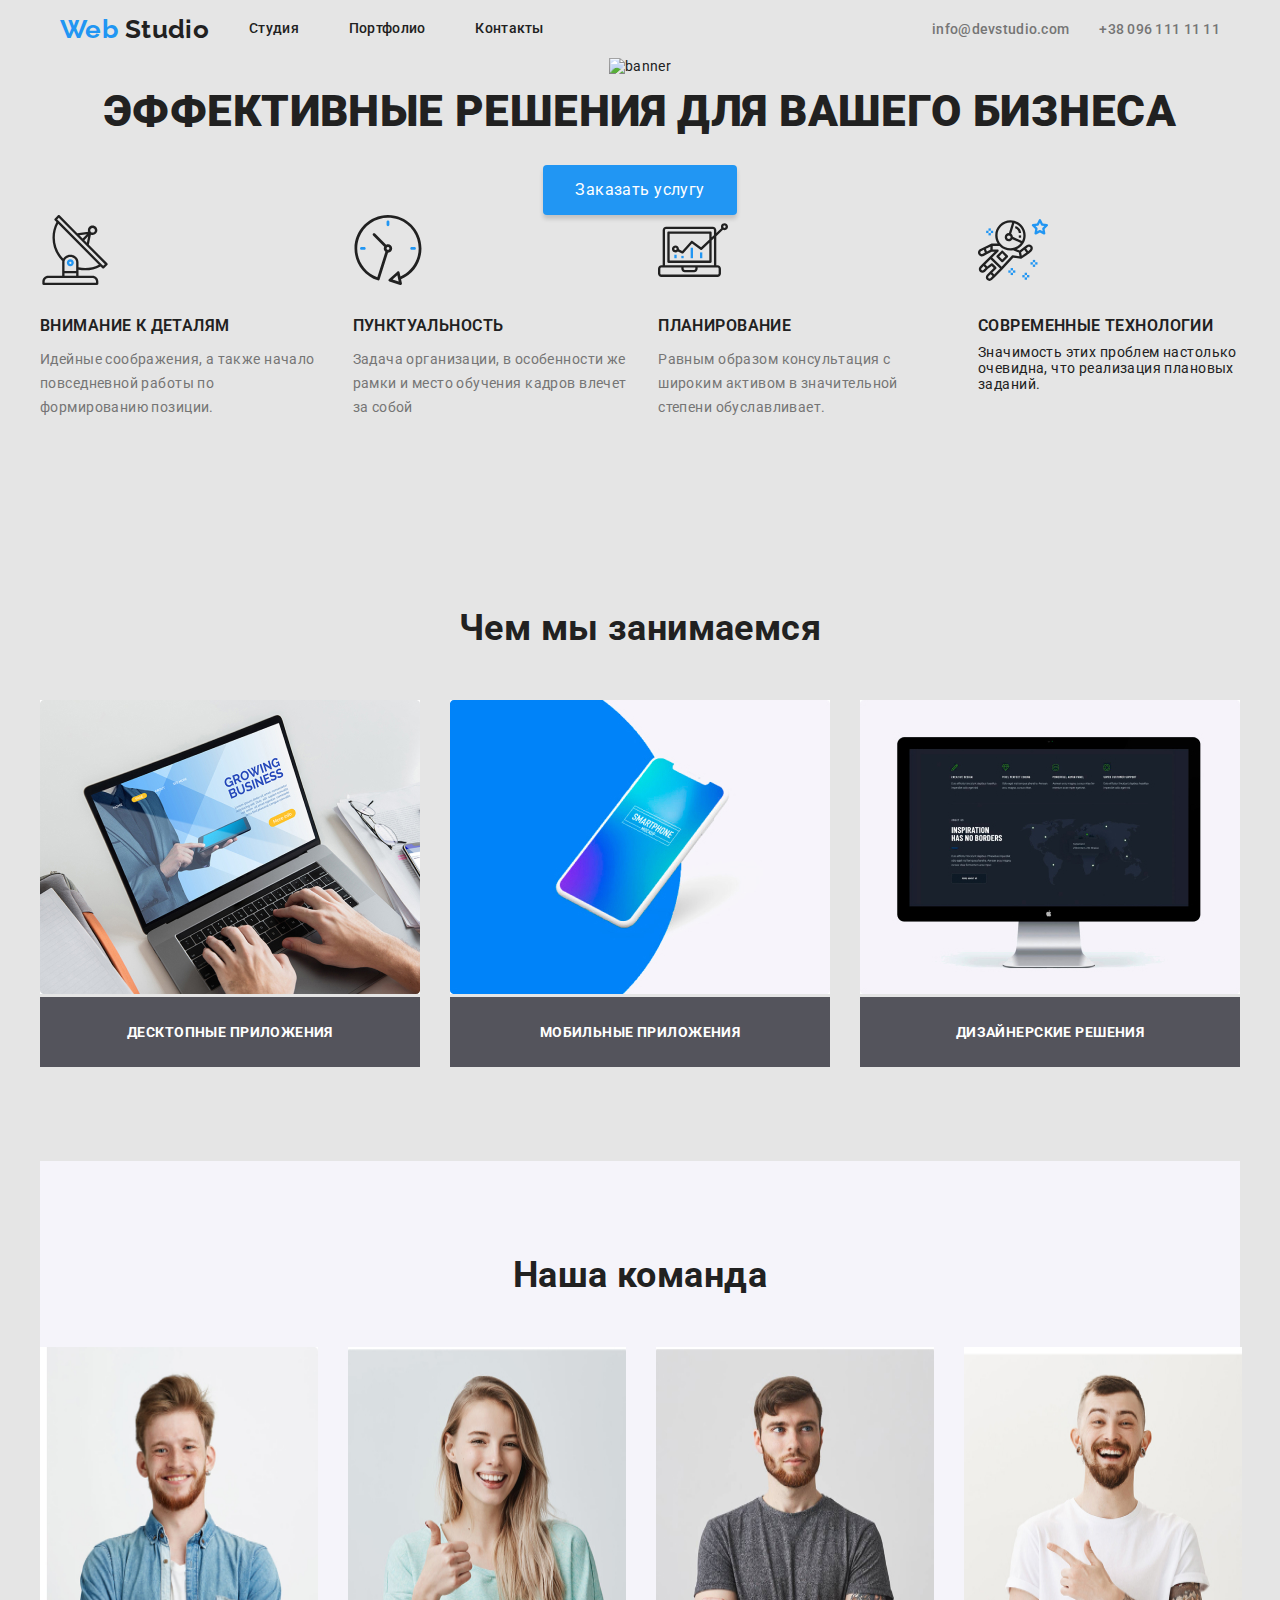
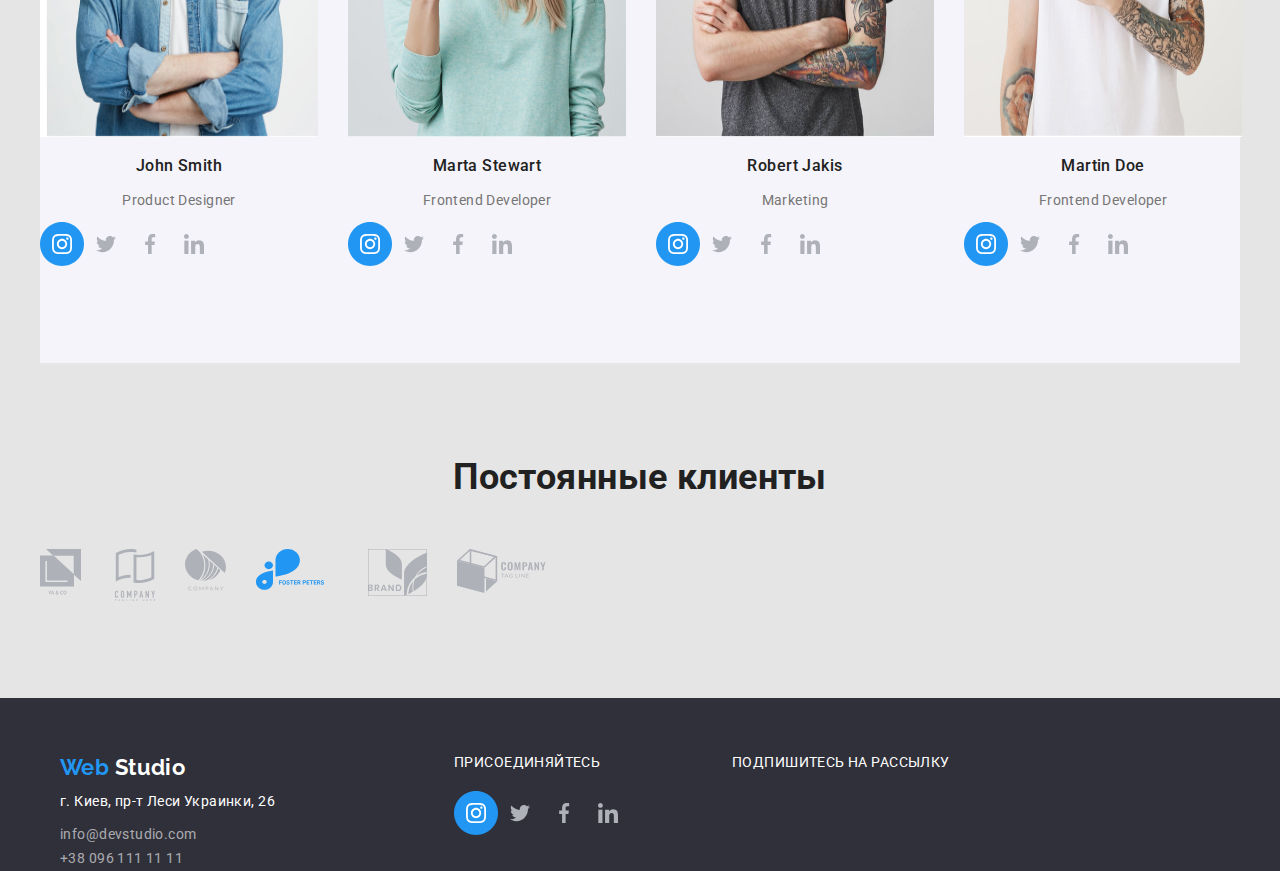
==== commit 7d9fe39a: "исправлено ментором" ====
--- a/index.html
+++ b/index.html
@@ -118,6 +118,7 @@
               src="./img/johnsmith.jpg"
               alt="Фотография Джона Смита"
               width="278"
+              height="390"
             />
             <h3 class="comand-name autocenter">John Smith</h3>
             <p class="comand-position autocenter">Product Designer</p>
@@ -158,6 +159,7 @@
               src="./img/marta.jpg"
               alt="Фотография Марты Стюарт"
               width="278"
+              height="390"
             />
             <h3 class="comand-name autocenter">Marta Stewart</h3>
             <p class="comand-position autocenter">Frontend Developer</p>
@@ -198,6 +200,7 @@
               src="./img/robertjakis.jpg"
               alt="Фотография Роберта Джекиса"
               width="278"
+              height="390"
             />
             <h3 class="comand-name autocenter">Robert Jakis</h3>
             <p class="comand-position autocenter">Marketing</p>
@@ -238,6 +241,7 @@
               src="./img/martin.jpg"
               alt="Фотография Мартина Дое"
               width="278"
+              height="390"
             />
             <h3 class="comand-name autocenter">Martin Doe</h3>
             <p class="comand-position autocenter">Frontend Developer</p>
@@ -301,8 +305,8 @@
       </section>
     </main>
     <!-- подвал    -->
-    <footer class="container">
-      <div class="fotter-main">
+    <footer >
+      <div class="fotter-main container">
         <address class="fotter-addres">
         <a href="./index.html" class="fotter-logo">
           <span class="logo-blue">Web</span> Studio</a
@@ -322,7 +326,7 @@
         </ul>
       </address>
 
-     <div class="footer-join">
+     <div>
         <p class="join">присоединяйтесь</p>
       <ul class="command-link footer-social">
         <li>
--- a/css/styles.css
+++ b/css/styles.css
@@ -92,13 +92,13 @@
   color: var(--blue-text-color);
 }
 
-.banner {
-  margin-top: 0px;
+/*  margin-top: 0px;
   margin-bottom: 0px;
   margin-left: auto;
   margin-right: auto;
   width: 1600px;
-  height: 600px;
+  height: 600px;*/
+.banner {
   text-align: center;
 }
 
@@ -128,8 +128,8 @@
   margin-bottom: 0px;
 }
 .downspace {
-  margin-top: 94;
-  margin-bottom: 94px;
+  padding-top: 94;
+  padding-bottom: 94px;
   padding-left: 0px;
   padding-right: 0px;
 }
@@ -174,6 +174,11 @@
 
   display: block;
   text-align: center;
+  padding-top: 27px;
+  padding-bottom: 27px;
+}
+.comand {
+  background-color: #f5f4fa;
 }
 .command-link {
   display: flex;
@@ -197,7 +202,7 @@
 .fotter-main {
   display: flex;
   padding-top: 56px;
-  justify-content: space-between;
+  justify-content: flex-start;
 }
 .fotter-logo {
   font-family: Raleway;
@@ -213,6 +218,7 @@
   line-height: 1.71;
   color: #ffffff;
   font-style: normal;
+  margin-right: 179px;
 }
 .street {
   margin-top: 10px;
@@ -226,10 +232,7 @@
   padding: 0px;
   margin: 0px;
 }
-.footer-join {
-  display: flex;
-  flex-direction: column;
-}
+
 .join {
   text-transform: uppercase;
   color: #ffffff;
@@ -239,6 +242,7 @@
 .footer-social {
   margin-top: 0px;
   margin-bottom: 0px;
+  margin-right: 102px;
 }
 
 .portfolio {
